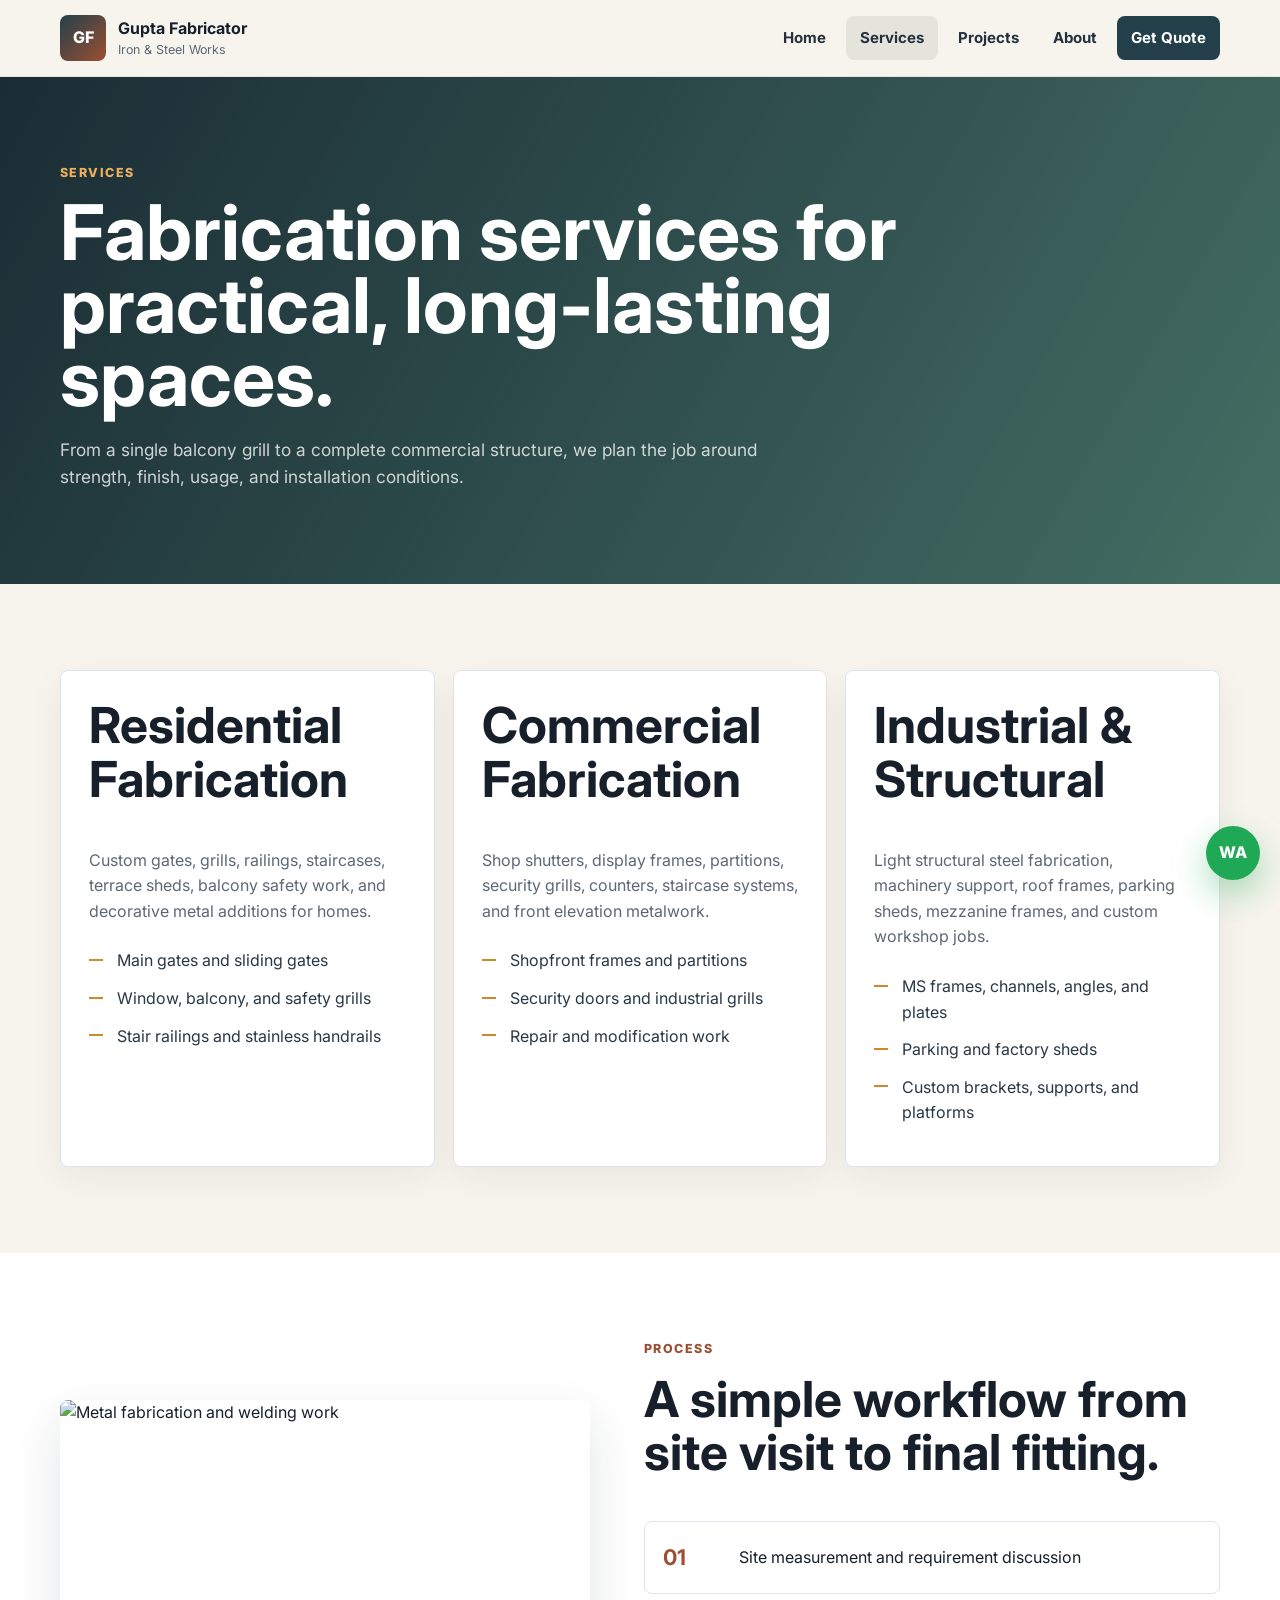
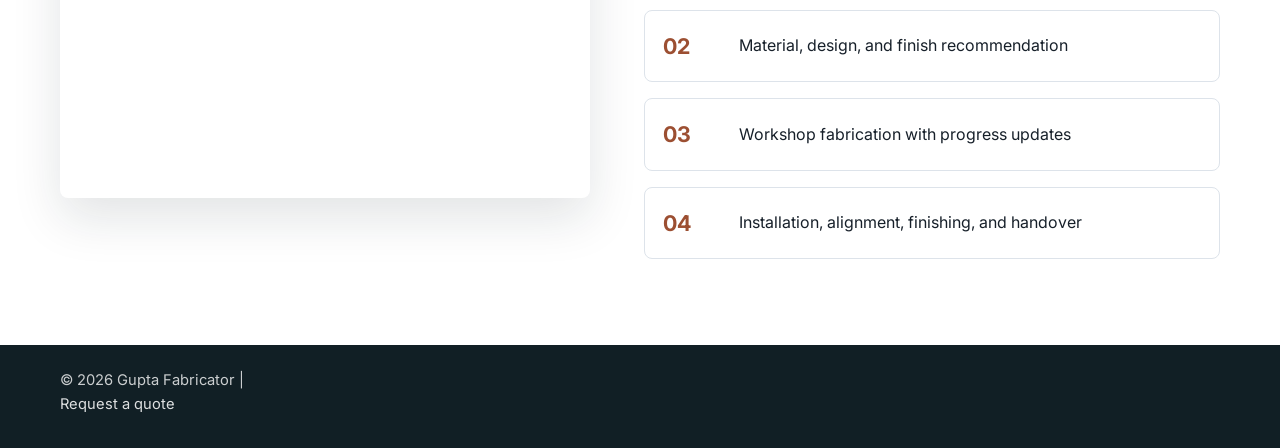
==== services.html @ 561413a3 "Add files via upload" ====
<!DOCTYPE html>
<html lang="en">
<head>
  <meta charset="UTF-8">
  <meta name="viewport" content="width=device-width, initial-scale=1.0">
  <title>Services | Gupta Fabricator</title>
  <link rel="preconnect" href="https://fonts.googleapis.com">
  <link rel="preconnect" href="https://fonts.gstatic.com" crossorigin>
  <link href="https://fonts.googleapis.com/css2?family=Inter:wght@400;500;600;700;800&display=swap" rel="stylesheet">
  <link rel="stylesheet" href="styles.css">
</head>
<body>
  <header class="site-header">
    <nav class="nav shell" aria-label="Primary navigation">
      <a class="brand" href="index11.html"><span class="brand-mark">GF</span><span><strong>Gupta Fabricator</strong><small>Iron & Steel Works</small></span></a>
      <button class="nav-toggle" type="button" aria-expanded="false" aria-controls="site-menu">Menu</button>
      <div class="nav-links" id="site-menu">
        <a href="index11.html">Home</a>
        <a class="active" href="services.html">Services</a>
        <a href="projects.html">Projects</a>
        <a href="about.html">About</a>
        <a class="nav-cta" href="contact.html">Get Quote</a>
      </div>
    </nav>
  </header>

  <main>
    <section class="page-hero">
      <div class="shell">
        <p class="eyebrow">Services</p>
        <h1>Fabrication services for practical, long-lasting spaces.</h1>
        <p>From a single balcony grill to a complete commercial structure, we plan the job around strength, finish, usage, and installation conditions.</p>
      </div>
    </section>

    <section class="section">
      <div class="shell detailed-grid">
        <article>
          <h2>Residential Fabrication</h2>
          <p>Custom gates, grills, railings, staircases, terrace sheds, balcony safety work, and decorative metal additions for homes.</p>
          <ul class="check-list">
            <li>Main gates and sliding gates</li>
            <li>Window, balcony, and safety grills</li>
            <li>Stair railings and stainless handrails</li>
          </ul>
        </article>
        <article>
          <h2>Commercial Fabrication</h2>
          <p>Shop shutters, display frames, partitions, security grills, counters, staircase systems, and front elevation metalwork.</p>
          <ul class="check-list">
            <li>Shopfront frames and partitions</li>
            <li>Security doors and industrial grills</li>
            <li>Repair and modification work</li>
          </ul>
        </article>
        <article>
          <h2>Industrial & Structural</h2>
          <p>Light structural steel fabrication, machinery support, roof frames, parking sheds, mezzanine frames, and custom workshop jobs.</p>
          <ul class="check-list">
            <li>MS frames, channels, angles, and plates</li>
            <li>Parking and factory sheds</li>
            <li>Custom brackets, supports, and platforms</li>
          </ul>
        </article>
      </div>
    </section>

    <section class="section split-section">
      <div class="shell split reverse">
        <img src="https://images.pexels.com/photos/29386089/pexels-photo-29386089.jpeg?auto=compress&cs=tinysrgb&w=1000" alt="Metal fabrication and welding work">
        <div>
          <p class="eyebrow dark">Process</p>
          <h2>A simple workflow from site visit to final fitting.</h2>
          <div class="timeline">
            <div><strong>01</strong><span>Site measurement and requirement discussion</span></div>
            <div><strong>02</strong><span>Material, design, and finish recommendation</span></div>
            <div><strong>03</strong><span>Workshop fabrication with progress updates</span></div>
            <div><strong>04</strong><span>Installation, alignment, finishing, and handover</span></div>
          </div>
        </div>
      </div>
    </section>
  </main>

  <footer class="footer compact"><div class="shell footer-bottom">&copy; 2026 Gupta Fabricator | <a href="contact.html">Request a quote</a></div></footer>
  <a class="whatsapp" href="https://wa.me/919876543210" aria-label="Contact on WhatsApp">WA</a>
  <script src="script.js"></script>
</body>
</html>
---- styles.css ----
:root {
  --ink: #17202a;
  --muted: #5d6875;
  --line: #dde3ea;
  --paper: #f7f4ed;
  --white: #ffffff;
  --steel: #23404a;
  --steel-2: #10252d;
  --brass: #c98a2e;
  --rust: #9c4f32;
  --green: #315f55;
  --shadow: 0 20px 50px rgba(17, 32, 42, 0.12);
}

* {
  box-sizing: border-box;
}

html {
  scroll-behavior: smooth;
}

body {
  margin: 0;
  font-family: Inter, Arial, sans-serif;
  color: var(--ink);
  background: var(--paper);
  line-height: 1.6;
}

img {
  display: block;
  max-width: 100%;
}

a {
  color: inherit;
}

.shell {
  width: min(1160px, calc(100% - 40px));
  margin: 0 auto;
}

.site-header {
  position: sticky;
  top: 0;
  z-index: 20;
  background: rgba(247, 244, 237, 0.92);
  border-bottom: 1px solid rgba(23, 32, 42, 0.08);
  backdrop-filter: blur(16px);
}

.nav {
  min-height: 76px;
  display: flex;
  align-items: center;
  justify-content: space-between;
  gap: 24px;
}

.brand {
  display: inline-flex;
  align-items: center;
  gap: 12px;
  text-decoration: none;
}

.brand-mark {
  width: 46px;
  height: 46px;
  display: grid;
  place-items: center;
  border-radius: 8px;
  color: white;
  background: linear-gradient(135deg, var(--steel), var(--rust));
  font-weight: 800;
  letter-spacing: 0;
}

.brand strong,
.brand small {
  display: block;
}

.brand small {
  color: var(--muted);
  font-size: 0.78rem;
  margin-top: -2px;
}

.nav-links {
  display: flex;
  align-items: center;
  gap: 6px;
}

.nav-links a {
  padding: 10px 14px;
  border-radius: 8px;
  color: #24313d;
  font-weight: 700;
  font-size: 0.94rem;
  text-decoration: none;
}

.nav-links a:hover,
.nav-links a.active {
  background: rgba(35, 64, 74, 0.09);
}

.nav-links .nav-cta {
  color: white;
  background: var(--steel);
}

.nav-links .nav-cta:hover,
.nav-links .nav-cta.active {
  background: var(--steel-2);
}

.nav-toggle {
  display: none;
  border: 1px solid var(--line);
  background: white;
  border-radius: 8px;
  padding: 10px 12px;
  font-weight: 800;
}

.hero {
  min-height: calc(100vh - 76px);
  position: relative;
  display: flex;
  align-items: end;
  overflow: hidden;
}

.hero-bg {
  position: absolute;
  inset: 0;
  width: 100%;
  height: 100%;
  object-fit: cover;
}

.hero-overlay {
  position: absolute;
  inset: 0;
  background: linear-gradient(90deg, rgba(13, 27, 34, 0.9) 0%, rgba(13, 27, 34, 0.64) 48%, rgba(13, 27, 34, 0.16) 100%);
}

.hero-content {
  position: relative;
  z-index: 1;
  color: white;
  padding: 92px 0 118px;
}

.eyebrow {
  margin: 0 0 14px;
  color: #f0b05e;
  font-size: 0.78rem;
  font-weight: 800;
  letter-spacing: 0.12em;
  text-transform: uppercase;
}

.eyebrow.dark {
  color: var(--rust);
}

h1,
h2,
h3,
p {
  margin-top: 0;
}

h1 {
  max-width: 760px;
  margin-bottom: 20px;
  font-size: clamp(3.1rem, 8vw, 6.7rem);
  line-height: 0.95;
  letter-spacing: 0;
}

h2 {
  font-size: clamp(2rem, 4vw, 3.1rem);
  line-height: 1.08;
  letter-spacing: 0;
}

h3 {
  line-height: 1.15;
}

.hero-copy {
  max-width: 650px;
  color: rgba(255, 255, 255, 0.86);
  font-size: clamp(1.04rem, 1.6vw, 1.22rem);
}

.actions {
  display: flex;
  flex-wrap: wrap;
  gap: 12px;
  margin-top: 28px;
}

.btn {
  display: inline-flex;
  align-items: center;
  justify-content: center;
  min-height: 46px;
  padding: 12px 18px;
  border: 0;
  border-radius: 8px;
  font-weight: 800;
  text-decoration: none;
  cursor: pointer;
}

.btn.primary {
  color: #1e211c;
  background: #e9a84d;
}

.btn.light {
  color: white;
  border: 1px solid rgba(255, 255, 255, 0.7);
  background: rgba(255, 255, 255, 0.08);
}

.section {
  padding: 86px 0;
}

.metrics-band {
  padding: 28px 0;
  color: white;
  background: var(--steel-2);
}

.metrics-grid {
  display: grid;
  grid-template-columns: repeat(4, 1fr);
  gap: 18px;
}

.metrics-grid div {
  padding: 18px 0;
}

.metrics-grid strong {
  display: block;
  color: #e9a84d;
  font-size: 2rem;
  line-height: 1;
}

.metrics-grid span {
  color: rgba(255, 255, 255, 0.76);
  font-size: 0.92rem;
}

.section-head {
  max-width: 780px;
  margin-bottom: 34px;
}

.section-head p:not(.eyebrow) {
  color: var(--muted);
  font-size: 1.06rem;
}

.service-grid,
.values-grid,
.detailed-grid {
  display: grid;
  grid-template-columns: repeat(3, 1fr);
  gap: 18px;
}

.service-card,
.values-grid article,
.detailed-grid article,
.contact-panel,
.quote-form {
  padding: 28px;
  border: 1px solid var(--line);
  border-radius: 8px;
  background: var(--white);
  box-shadow: 0 12px 34px rgba(17, 32, 42, 0.06);
}

.icon {
  width: 44px;
  height: 44px;
  display: grid;
  place-items: center;
  margin-bottom: 22px;
  border-radius: 8px;
  color: white;
  background: var(--green);
  font-weight: 800;
}

.service-card p,
.values-grid p,
.detailed-grid p,
.contact-panel p {
  color: var(--muted);
}

.split-section {
  background: #ffffff;
}

.split {
  display: grid;
  grid-template-columns: 1fr 0.92fr;
  align-items: center;
  gap: 54px;
}

.split.reverse {
  grid-template-columns: 0.92fr 1fr;
}

.split img {
  width: 100%;
  aspect-ratio: 4 / 3;
  object-fit: cover;
  border-radius: 8px;
  box-shadow: var(--shadow);
}

.check-list {
  list-style: none;
  padding: 0;
  margin: 24px 0 0;
}

.check-list li {
  position: relative;
  padding-left: 28px;
  margin-bottom: 12px;
  color: #293845;
}

.check-list li::before {
  content: "";
  position: absolute;
  left: 0;
  top: 0.66em;
  width: 14px;
  height: 2px;
  background: var(--brass);
}

.project-strip {
  display: grid;
  grid-template-columns: repeat(3, 1fr);
  gap: 18px;
}

.project-tile,
.gallery-card {
  position: relative;
  overflow: hidden;
  min-height: 330px;
  border-radius: 8px;
  color: white;
  background: #111;
  text-decoration: none;
}

.project-tile img,
.gallery-card img {
  width: 100%;
  height: 100%;
  object-fit: cover;
  transition: transform 0.35s ease;
}

.project-tile::after,
.gallery-card::after {
  content: "";
  position: absolute;
  inset: 0;
  background: linear-gradient(180deg, transparent 20%, rgba(0, 0, 0, 0.78) 100%);
}

.project-tile span,
.gallery-card div {
  position: absolute;
  left: 22px;
  right: 22px;
  bottom: 20px;
  z-index: 1;
}

.project-tile span {
  font-size: 1.2rem;
  font-weight: 800;
}

.project-tile:hover img,
.gallery-card:hover img {
  transform: scale(1.04);
}

.cta-band,
.page-hero {
  color: white;
  background:
    linear-gradient(120deg, rgba(16, 37, 45, 0.96), rgba(49, 95, 85, 0.9)),
    url("https://images.pexels.com/photos/5846122/pexels-photo-5846122.jpeg?auto=compress&cs=tinysrgb&w=1600") center / cover;
}

.cta-grid {
  display: flex;
  align-items: center;
  justify-content: space-between;
  gap: 28px;
  padding: 60px 0;
}

.cta-grid h2 {
  margin-bottom: 0;
}

.page-hero {
  padding: 86px 0 76px;
}

.page-hero h1 {
  max-width: 860px;
  font-size: clamp(2.4rem, 6vw, 5rem);
}

.page-hero p:not(.eyebrow) {
  max-width: 720px;
  color: rgba(255, 255, 255, 0.78);
  font-size: 1.08rem;
}

.timeline {
  display: grid;
  gap: 16px;
  margin-top: 26px;
}

.timeline div {
  display: grid;
  grid-template-columns: 60px 1fr;
  gap: 16px;
  align-items: center;
  padding: 18px;
  border: 1px solid var(--line);
  border-radius: 8px;
}

.timeline strong {
  color: var(--rust);
  font-size: 1.35rem;
}

.gallery-grid {
  display: grid;
  grid-template-columns: repeat(3, 1fr);
  gap: 18px;
}

.gallery-card {
  min-height: 420px;
}

.gallery-card h2 {
  margin-bottom: 8px;
  font-size: 1.35rem;
}

.gallery-card p {
  margin-bottom: 0;
  color: rgba(255, 255, 255, 0.82);
}

.contact-grid {
  display: grid;
  grid-template-columns: 0.85fr 1.15fr;
  gap: 22px;
  align-items: start;
}

.quote-form {
  display: grid;
  gap: 16px;
}

.quote-form label {
  display: grid;
  gap: 7px;
  color: #263541;
  font-weight: 800;
}

.quote-form input,
.quote-form select,
.quote-form textarea {
  width: 100%;
  border: 1px solid var(--line);
  border-radius: 8px;
  padding: 13px 14px;
  color: var(--ink);
  font: inherit;
  background: #fbfcfd;
}

.quote-form textarea {
  resize: vertical;
}

.form-note {
  min-height: 24px;
  margin: 0;
  color: var(--green);
  font-weight: 800;
}

.footer {
  padding: 54px 0 24px;
  color: rgba(255, 255, 255, 0.78);
  background: #111f25;
}

.footer.compact {
  padding: 24px 0;
}

.footer-grid {
  display: grid;
  grid-template-columns: 1.4fr 0.7fr 1fr;
  gap: 38px;
}

.footer a {
  display: block;
  color: rgba(255, 255, 255, 0.86);
  text-decoration: none;
  margin-bottom: 8px;
}

.footer-brand {
  margin-bottom: 18px;
}

.footer .brand small {
  color: rgba(255, 255, 255, 0.62);
}

.footer h3 {
  color: white;
  font-size: 1rem;
}

.footer-bottom {
  margin-top: 28px;
  padding-top: 22px;
  border-top: 1px solid rgba(255, 255, 255, 0.12);
  font-size: 0.92rem;
}

.compact .footer-bottom {
  margin-top: 0;
  padding-top: 0;
  border-top: 0;
}

.whatsapp {
  position: fixed;
  right: 20px;
  bottom: 20px;
  z-index: 30;
  width: 54px;
  height: 54px;
  display: grid;
  place-items: center;
  border-radius: 999px;
  color: white;
  background: #1fa855;
  font-weight: 800;
  text-decoration: none;
  box-shadow: 0 14px 34px rgba(31, 168, 85, 0.38);
}

@media (max-width: 920px) {
  .nav {
    flex-wrap: wrap;
  }

  .nav-toggle {
    display: inline-flex;
  }

  .nav-links {
    display: none;
    width: 100%;
    padding-bottom: 16px;
  }

  .nav-links.open {
    display: grid;
  }

  .nav-links a {
    padding: 12px 0;
  }

  .metrics-grid,
  .service-grid,
  .values-grid,
  .detailed-grid,
  .project-strip,
  .gallery-grid,
  .contact-grid,
  .footer-grid,
  .split,
  .split.reverse {
    grid-template-columns: 1fr;
  }

  .hero {
    min-height: 760px;
  }

  .hero-overlay {
    background: linear-gradient(180deg, rgba(13, 27, 34, 0.55) 0%, rgba(13, 27, 34, 0.92) 100%);
  }

  .cta-grid {
    align-items: flex-start;
    flex-direction: column;
  }
}

@media (max-width: 560px) {
  .shell {
    width: min(100% - 28px, 1160px);
  }

  .section {
    padding: 62px 0;
  }

  .hero-content {
    padding: 72px 0 76px;
  }

  .service-card,
  .values-grid article,
  .detailed-grid article,
  .contact-panel,
  .quote-form {
    padding: 22px;
  }

  .project-tile,
  .gallery-card {
    min-height: 330px;
  }
}
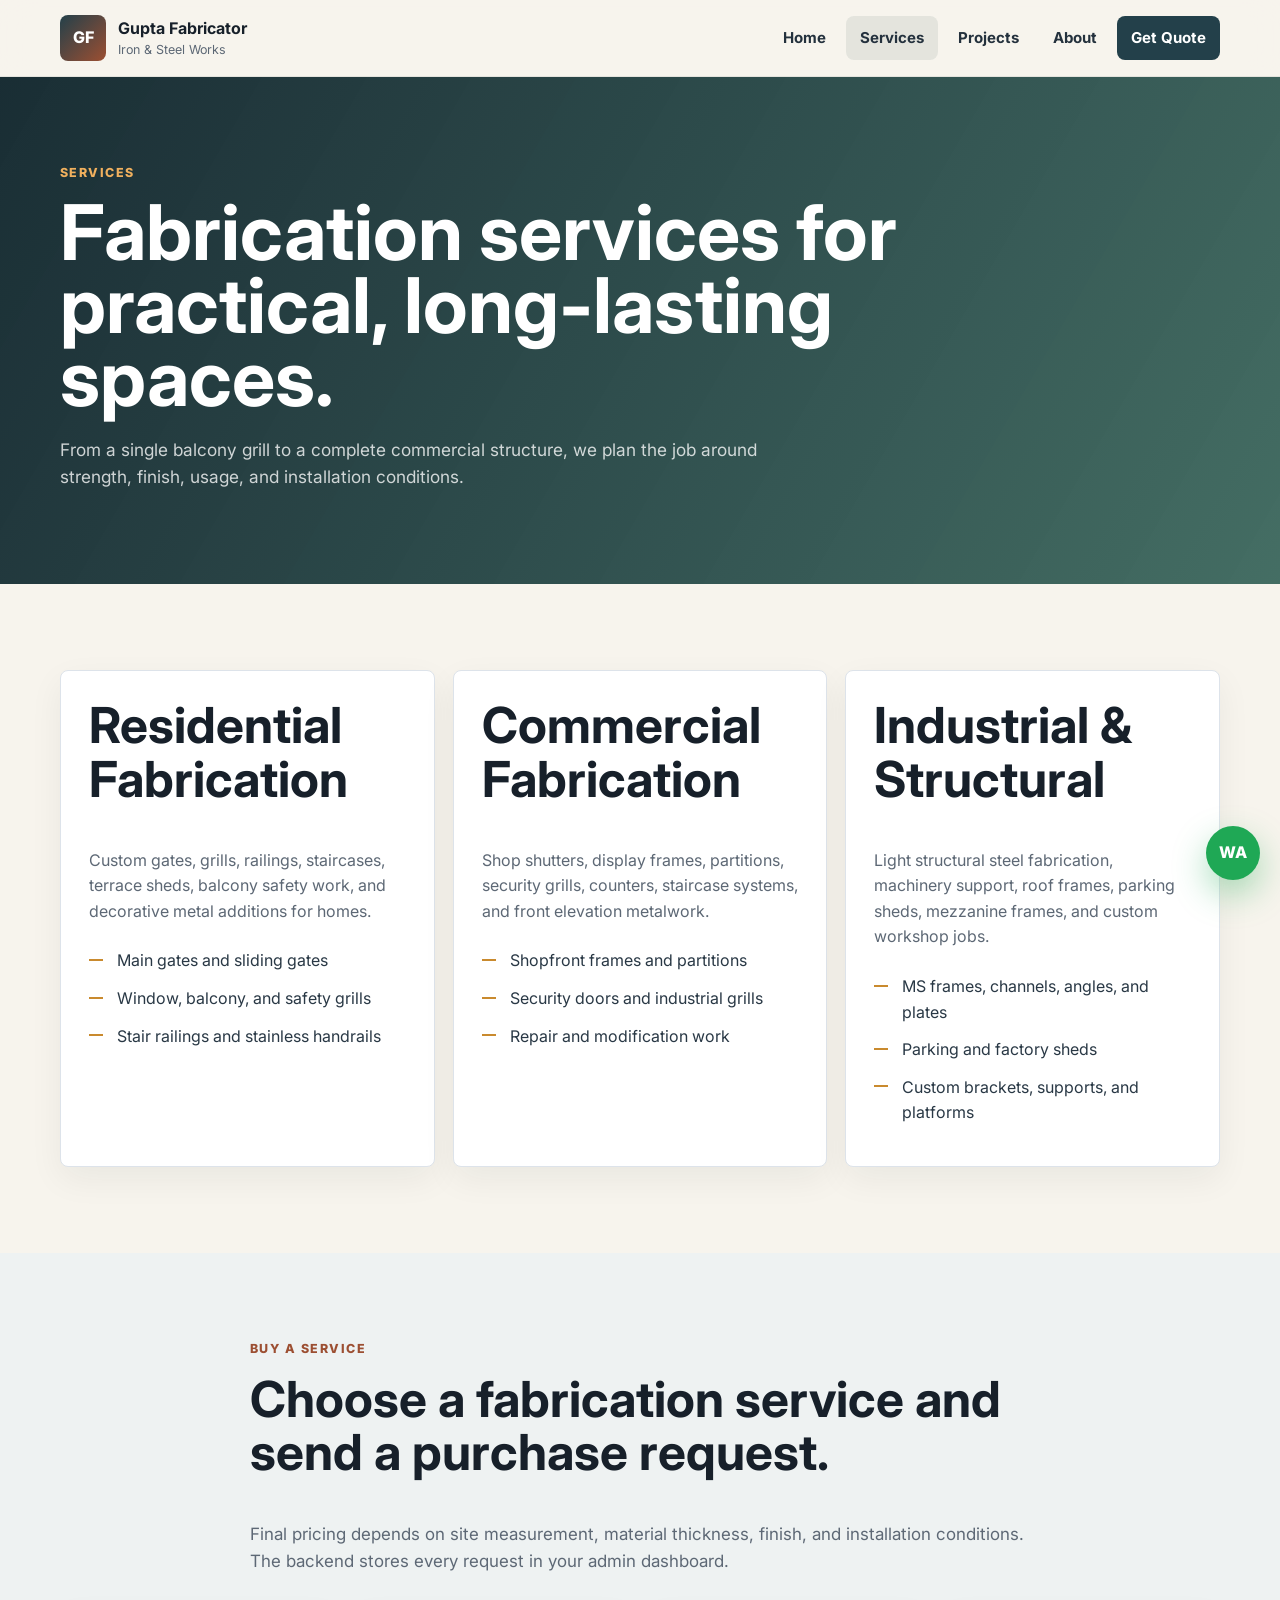
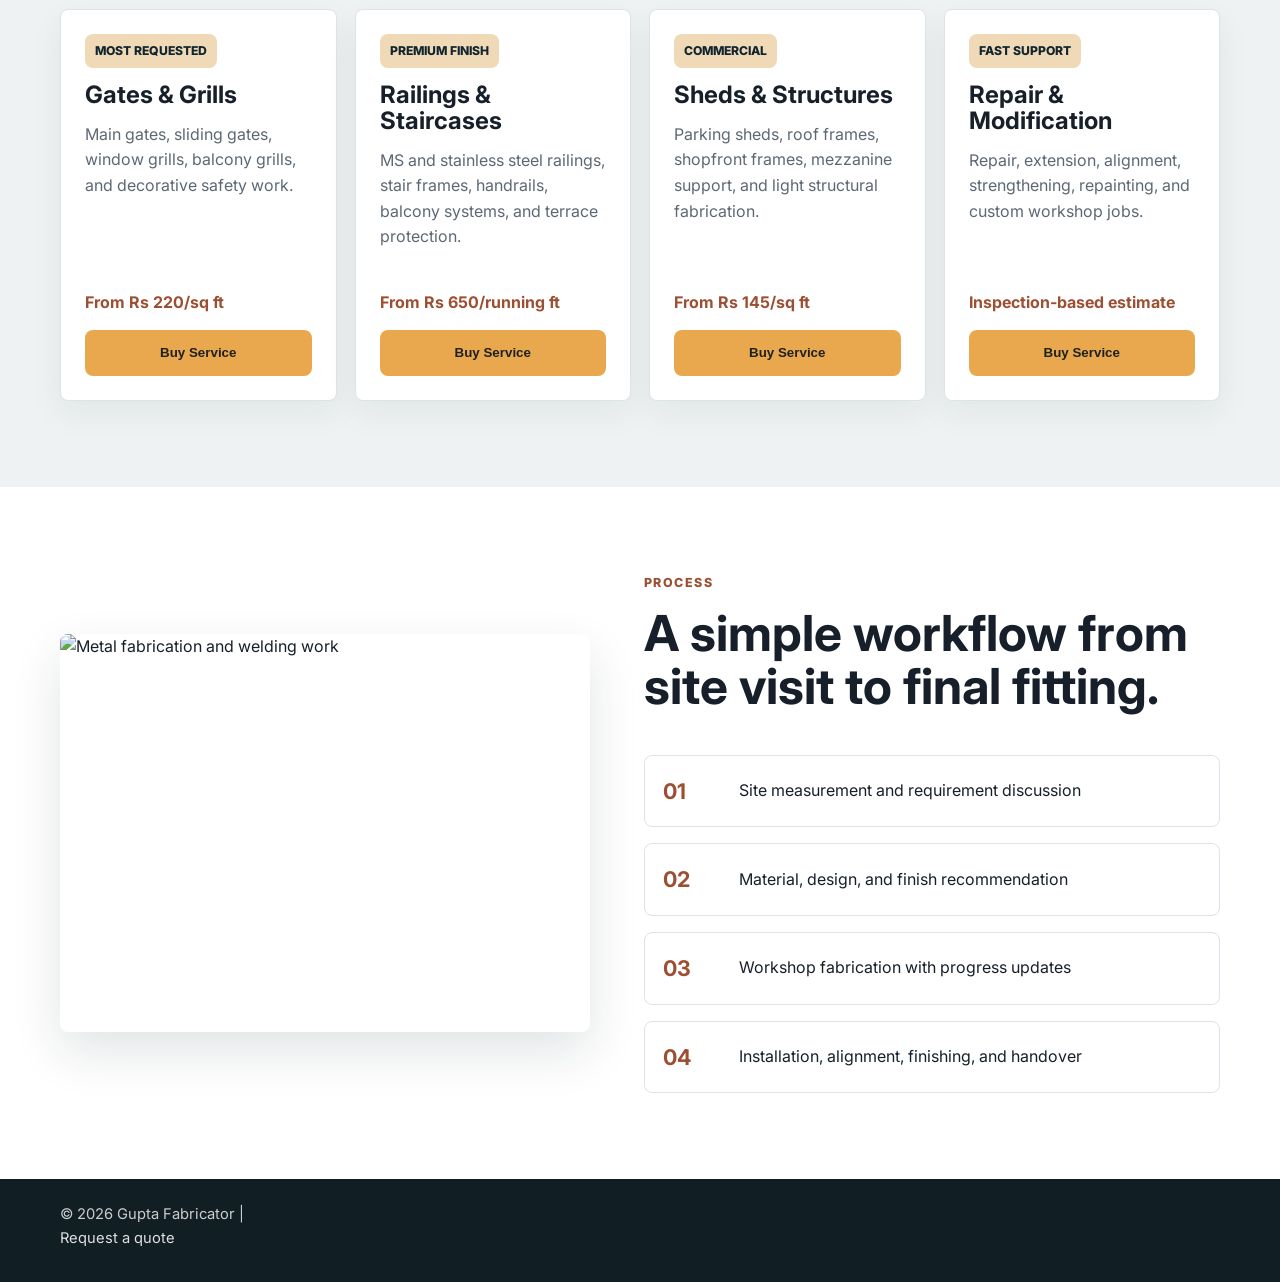
==== commit c09626b5: "Add files via upload" ====
--- a/services.html
+++ b/services.html
@@ -65,6 +65,60 @@
       </div>
     </section>
 
+    <section class="section shop-section">
+      <div class="shell section-head">
+        <p class="eyebrow dark">Buy a service</p>
+        <h2>Choose a fabrication service and send a purchase request.</h2>
+        <p>Final pricing depends on site measurement, material thickness, finish, and installation conditions. The backend stores every request in your admin dashboard.</p>
+      </div>
+      <div class="shell buying-grid">
+        <article class="buy-card">
+          <div>
+            <span class="service-label">Most requested</span>
+            <h2>Gates & Grills</h2>
+            <p>Main gates, sliding gates, window grills, balcony grills, and decorative safety work.</p>
+          </div>
+          <div class="buy-card-footer">
+            <strong>From Rs 220/sq ft</strong>
+            <button class="btn primary" type="button" data-buy-service data-service-id="gates-grills" data-service-name="Gates & Grills">Buy Service</button>
+          </div>
+        </article>
+        <article class="buy-card">
+          <div>
+            <span class="service-label">Premium finish</span>
+            <h2>Railings & Staircases</h2>
+            <p>MS and stainless steel railings, stair frames, handrails, balcony systems, and terrace protection.</p>
+          </div>
+          <div class="buy-card-footer">
+            <strong>From Rs 650/running ft</strong>
+            <button class="btn primary" type="button" data-buy-service data-service-id="railings-staircases" data-service-name="Railings & Staircases">Buy Service</button>
+          </div>
+        </article>
+        <article class="buy-card">
+          <div>
+            <span class="service-label">Commercial</span>
+            <h2>Sheds & Structures</h2>
+            <p>Parking sheds, roof frames, shopfront frames, mezzanine support, and light structural fabrication.</p>
+          </div>
+          <div class="buy-card-footer">
+            <strong>From Rs 145/sq ft</strong>
+            <button class="btn primary" type="button" data-buy-service data-service-id="sheds-structures" data-service-name="Sheds & Structures">Buy Service</button>
+          </div>
+        </article>
+        <article class="buy-card">
+          <div>
+            <span class="service-label">Fast support</span>
+            <h2>Repair & Modification</h2>
+            <p>Repair, extension, alignment, strengthening, repainting, and custom workshop jobs.</p>
+          </div>
+          <div class="buy-card-footer">
+            <strong>Inspection-based estimate</strong>
+            <button class="btn primary" type="button" data-buy-service data-service-id="repair-modification" data-service-name="Repair & Modification">Buy Service</button>
+          </div>
+        </article>
+      </div>
+    </section>
+
     <section class="section split-section">
       <div class="shell split reverse">
         <img src="https://images.pexels.com/photos/29386089/pexels-photo-29386089.jpeg?auto=compress&cs=tinysrgb&w=1000" alt="Metal fabrication and welding work">
@@ -82,6 +136,36 @@
     </section>
   </main>
 
+  <div class="modal" id="serviceModal" hidden>
+    <div class="modal-panel" role="dialog" aria-modal="true" aria-labelledby="serviceModalTitle">
+      <button class="modal-close" type="button" data-close-modal aria-label="Close service order form">Close</button>
+      <p class="eyebrow dark">Service purchase</p>
+      <h2 id="serviceModalTitle">Buy Service</h2>
+      <form class="quote-form" id="serviceOrderForm">
+        <input type="hidden" name="serviceId" id="serviceId">
+        <input type="hidden" name="serviceName" id="serviceName">
+        <label>Full name<input type="text" name="name" required placeholder="Your name"></label>
+        <label>Phone number<input type="tel" name="phone" required placeholder="+91"></label>
+        <label>Email<input type="email" name="email" placeholder="you@example.com"></label>
+        <label>Site address<input type="text" name="address" required placeholder="Where should we visit or install?"></label>
+        <label>Approximate size<input type="text" name="size" placeholder="Example: 8 ft x 6 ft, 120 sq ft, 20 running ft"></label>
+        <label>Preferred finish
+          <select name="finish">
+            <option>Standard primer and paint</option>
+            <option>Powder coating</option>
+            <option>Stainless steel polish</option>
+            <option>Anti-rust coating</option>
+            <option>Need recommendation</option>
+          </select>
+        </label>
+        <label>Preferred date<input type="date" name="preferredDate"></label>
+        <label>Notes<textarea name="notes" rows="4" placeholder="Design idea, measurements, budget, urgency"></textarea></label>
+        <button class="btn primary" type="submit">Send Purchase Request</button>
+        <p class="form-note" id="serviceOrderNote" aria-live="polite"></p>
+      </form>
+    </div>
+  </div>
+
   <footer class="footer compact"><div class="shell footer-bottom">&copy; 2026 Gupta Fabricator | <a href="contact.html">Request a quote</a></div></footer>
   <a class="whatsapp" href="https://wa.me/919876543210" aria-label="Contact on WhatsApp">WA</a>
   <script src="script.js"></script>
--- a/styles.css
+++ b/styles.css
@@ -529,6 +529,105 @@
   font-weight: 800;
 }
 
+.form-note.error {
+  color: #b42318;
+}
+
+.shop-section {
+  background: #eef2f2;
+}
+
+.buying-grid {
+  display: grid;
+  grid-template-columns: repeat(4, 1fr);
+  gap: 18px;
+}
+
+.buy-card {
+  min-height: 340px;
+  display: flex;
+  flex-direction: column;
+  justify-content: space-between;
+  gap: 24px;
+  padding: 24px;
+  border: 1px solid var(--line);
+  border-radius: 8px;
+  background: var(--white);
+  box-shadow: 0 12px 34px rgba(17, 32, 42, 0.06);
+}
+
+.buy-card h2 {
+  margin-bottom: 14px;
+  font-size: 1.5rem;
+}
+
+.buy-card p {
+  color: var(--muted);
+}
+
+.service-label {
+  display: inline-flex;
+  margin-bottom: 14px;
+  padding: 7px 10px;
+  border-radius: 8px;
+  color: var(--steel-2);
+  background: #f0d9b7;
+  font-size: 0.76rem;
+  font-weight: 800;
+  text-transform: uppercase;
+}
+
+.buy-card-footer {
+  display: grid;
+  gap: 14px;
+}
+
+.buy-card-footer strong {
+  color: var(--rust);
+}
+
+.modal[hidden] {
+  display: none;
+}
+
+.modal {
+  position: fixed;
+  inset: 0;
+  z-index: 60;
+  display: grid;
+  place-items: center;
+  padding: 24px;
+  background: rgba(16, 37, 45, 0.72);
+}
+
+.modal-panel {
+  width: min(720px, 100%);
+  max-height: min(92vh, 900px);
+  overflow: auto;
+  position: relative;
+  padding: 30px;
+  border-radius: 8px;
+  background: var(--white);
+  box-shadow: var(--shadow);
+}
+
+.modal-close {
+  position: absolute;
+  top: 18px;
+  right: 18px;
+  border: 1px solid var(--line);
+  border-radius: 8px;
+  padding: 9px 11px;
+  color: var(--ink);
+  background: #f7f8f8;
+  font-weight: 800;
+  cursor: pointer;
+}
+
+body.modal-open {
+  overflow: hidden;
+}
+
 .footer {
   padding: 54px 0 24px;
   color: rgba(255, 255, 255, 0.78);
@@ -576,6 +675,179 @@
   margin-top: 0;
   padding-top: 0;
   border-top: 0;
+}
+
+.admin-body {
+  background: #eef2f2;
+}
+
+.admin-hero {
+  padding: 58px 0;
+}
+
+.admin-hero h1 {
+  font-size: clamp(2.4rem, 5vw, 4.6rem);
+}
+
+.admin-nav-links {
+  display: flex;
+}
+
+.admin-login {
+  display: grid;
+  place-items: center;
+}
+
+.admin-login-form {
+  width: min(460px, 100%);
+}
+
+.admin-dashboard[hidden],
+.admin-login[hidden] {
+  display: none;
+}
+
+.admin-toolbar,
+.records-toolbar {
+  display: flex;
+  align-items: center;
+  justify-content: space-between;
+  gap: 18px;
+  margin-bottom: 22px;
+}
+
+.admin-toolbar h2 {
+  margin-bottom: 0;
+}
+
+.admin-actions,
+.record-tools,
+.tab-controls {
+  display: flex;
+  align-items: center;
+  gap: 10px;
+  flex-wrap: wrap;
+}
+
+.admin-actions .btn,
+.record-tools .btn {
+  color: var(--ink);
+  background: var(--white);
+  border: 1px solid var(--line);
+}
+
+.summary-grid {
+  display: grid;
+  grid-template-columns: repeat(4, 1fr);
+  gap: 16px;
+  margin-bottom: 18px;
+}
+
+.summary-grid article {
+  padding: 22px;
+  border-radius: 8px;
+  color: white;
+  background: var(--steel-2);
+}
+
+.summary-grid span,
+.summary-grid strong {
+  display: block;
+}
+
+.summary-grid span {
+  color: rgba(255, 255, 255, 0.72);
+  font-size: 0.86rem;
+  font-weight: 700;
+}
+
+.summary-grid strong {
+  margin-top: 6px;
+  color: #e9a84d;
+  font-size: 2.3rem;
+  line-height: 1;
+}
+
+.records-panel {
+  padding: 22px;
+  border: 1px solid var(--line);
+  border-radius: 8px;
+  background: var(--white);
+  box-shadow: 0 12px 34px rgba(17, 32, 42, 0.06);
+}
+
+.tab-control {
+  border: 1px solid var(--line);
+  border-radius: 8px;
+  padding: 11px 14px;
+  color: var(--ink);
+  background: #f7f8f8;
+  font-weight: 800;
+  cursor: pointer;
+}
+
+.tab-control.active {
+  color: white;
+  background: var(--steel);
+  border-color: var(--steel);
+}
+
+.record-tools input {
+  min-height: 44px;
+  min-width: 230px;
+  border: 1px solid var(--line);
+  border-radius: 8px;
+  padding: 10px 12px;
+  font: inherit;
+}
+
+.table-wrap {
+  width: 100%;
+  overflow: auto;
+}
+
+.admin-table {
+  width: 100%;
+  border-collapse: collapse;
+  min-width: 960px;
+}
+
+.admin-table th,
+.admin-table td {
+  padding: 14px;
+  border-bottom: 1px solid var(--line);
+  text-align: left;
+  vertical-align: top;
+}
+
+.admin-table th {
+  color: var(--muted);
+  background: #f7f8f8;
+  font-size: 0.82rem;
+  text-transform: uppercase;
+}
+
+.admin-table small,
+.admin-table span {
+  display: block;
+  color: var(--muted);
+}
+
+.status-select {
+  min-width: 130px;
+  border: 1px solid var(--line);
+  border-radius: 8px;
+  padding: 9px 10px;
+  font: inherit;
+  background: #fbfcfd;
+}
+
+.empty-state {
+  padding: 34px;
+  border: 1px dashed var(--line);
+  border-radius: 8px;
+  color: var(--muted);
+  text-align: center;
 }
 
 .whatsapp {
@@ -622,6 +894,8 @@
   .service-grid,
   .values-grid,
   .detailed-grid,
+  .buying-grid,
+  .summary-grid,
   .project-strip,
   .gallery-grid,
   .contact-grid,
@@ -643,6 +917,12 @@
     align-items: flex-start;
     flex-direction: column;
   }
+
+  .admin-toolbar,
+  .records-toolbar {
+    align-items: flex-start;
+    flex-direction: column;
+  }
 }
 
 @media (max-width: 560px) {
@@ -661,6 +941,7 @@
   .service-card,
   .values-grid article,
   .detailed-grid article,
+  .buy-card,
   .contact-panel,
   .quote-form {
     padding: 22px;
